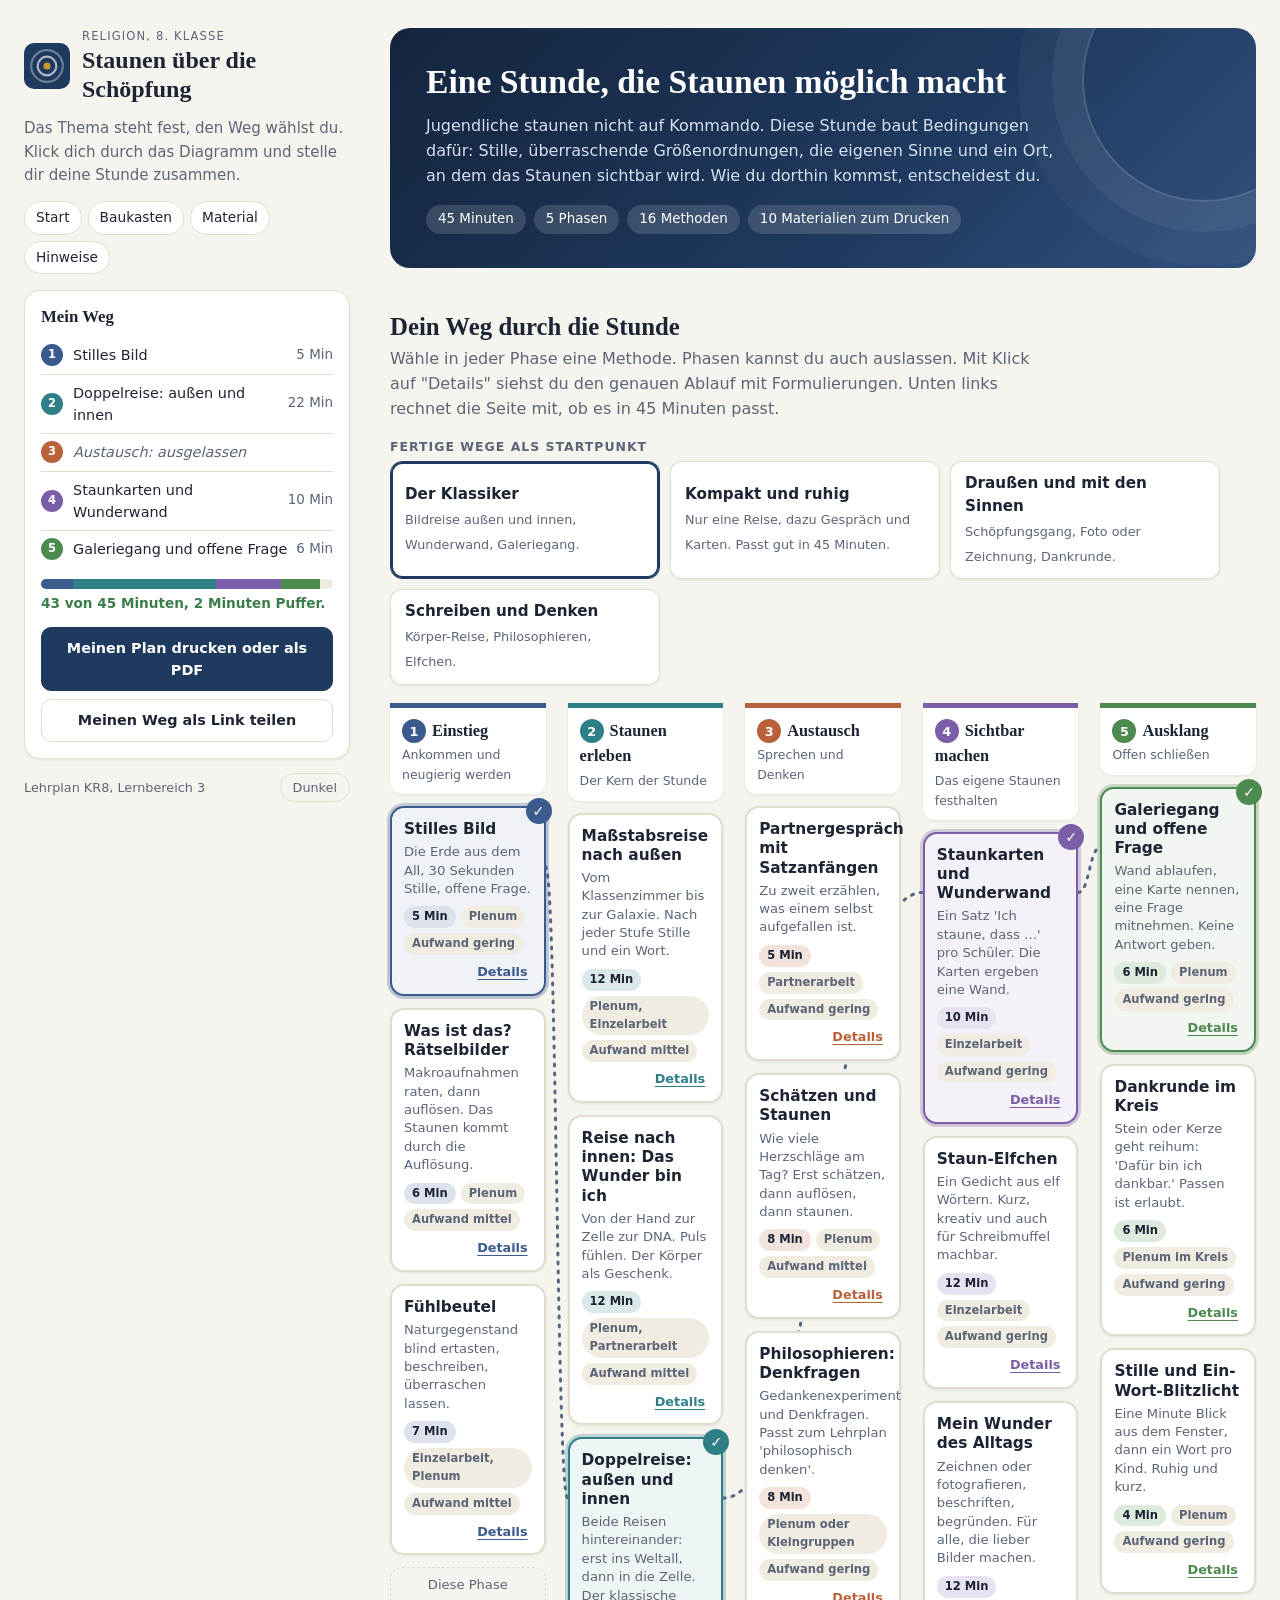
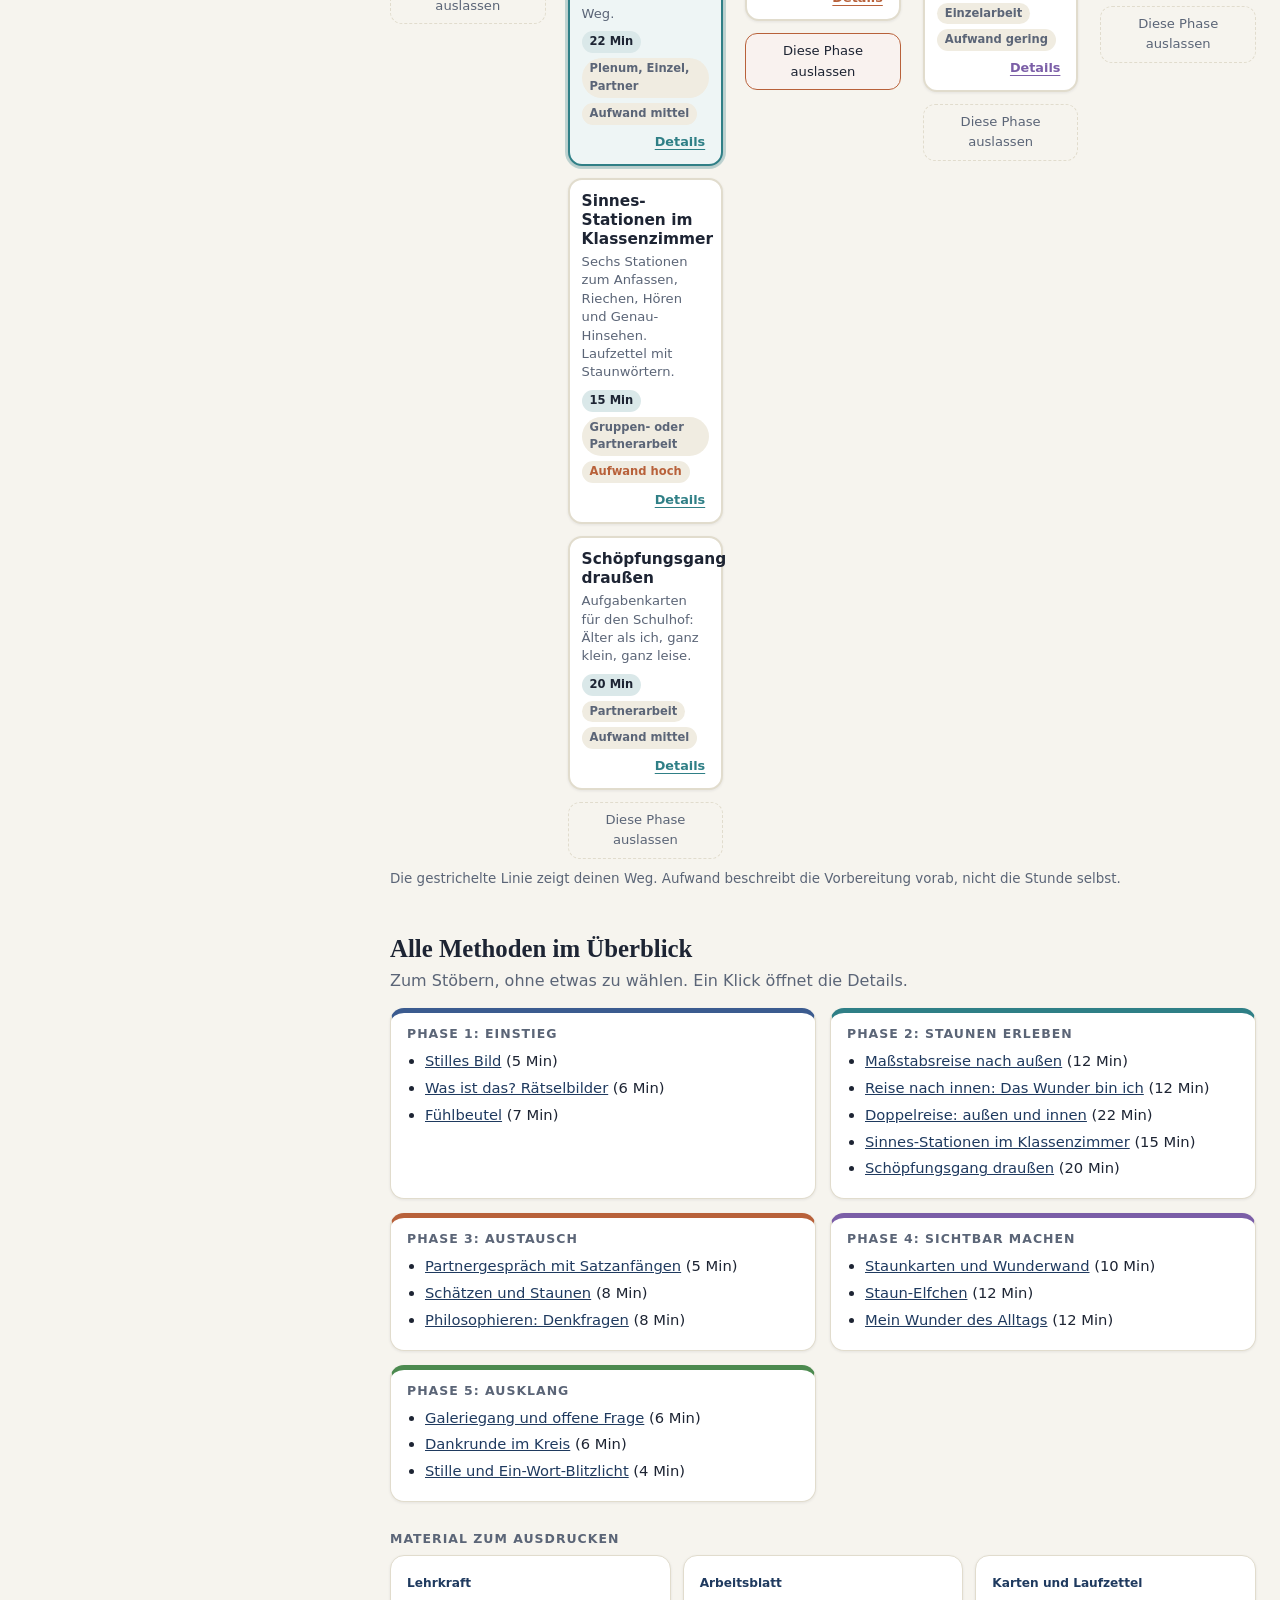
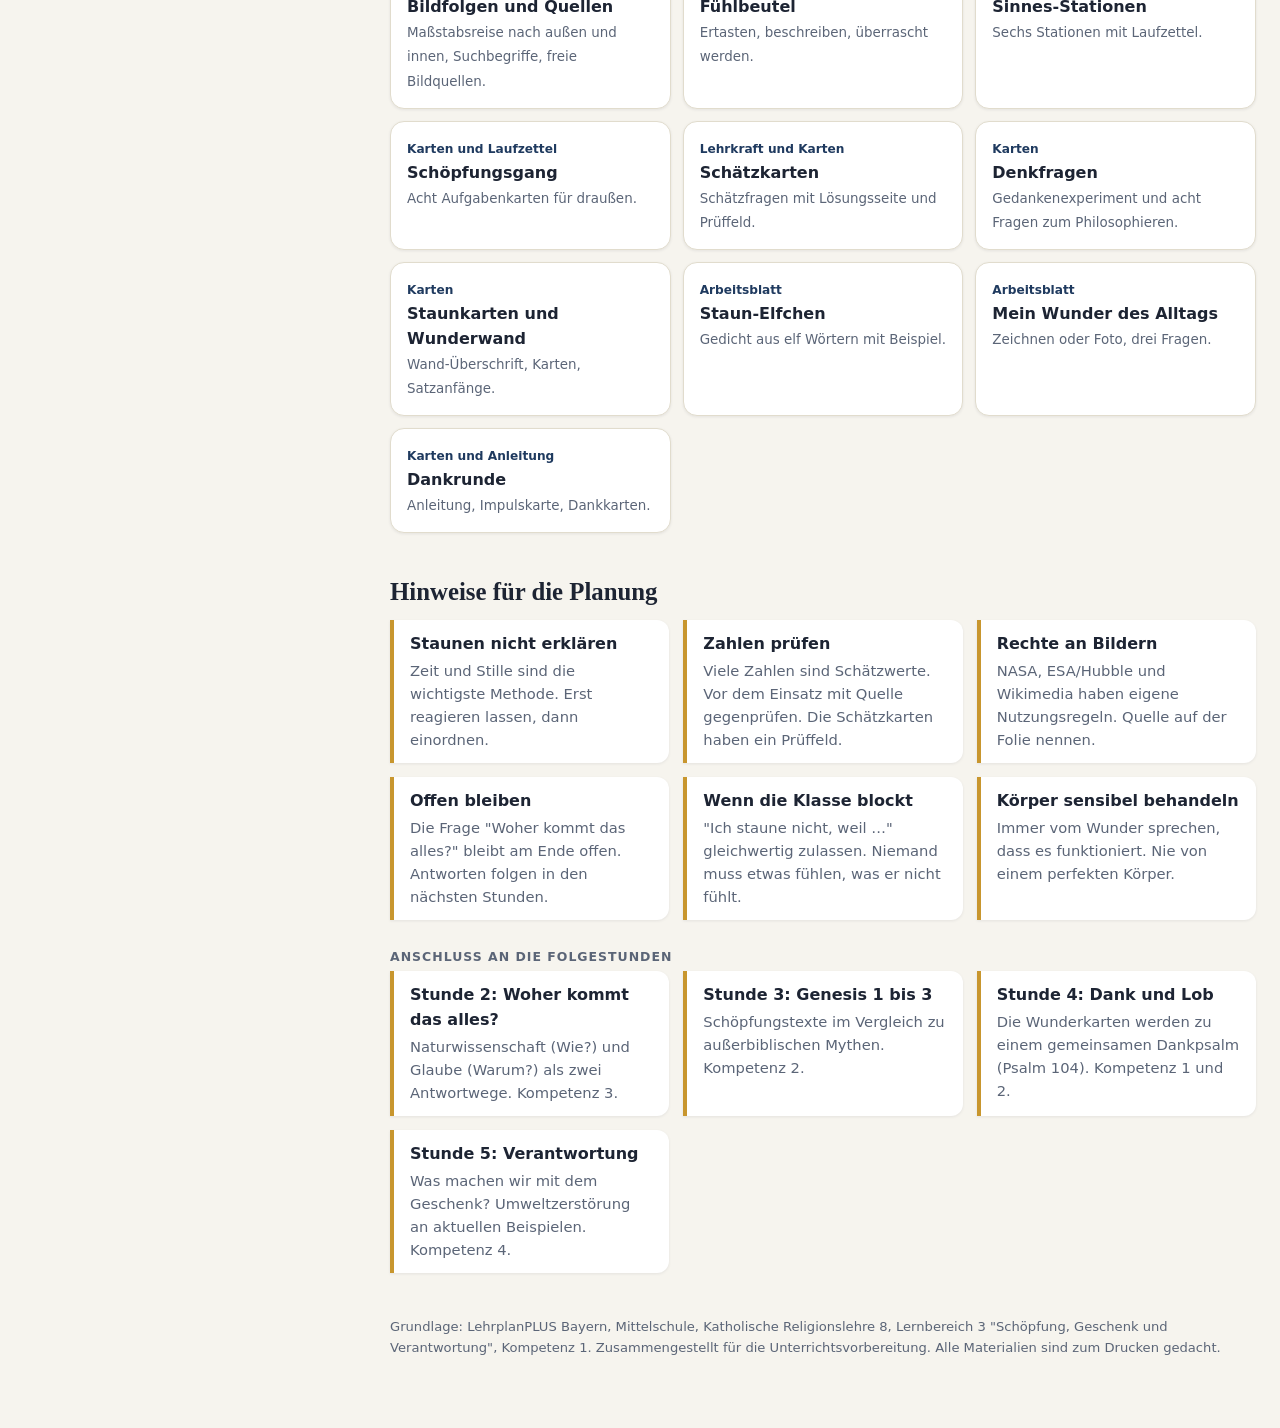
==== index.html @ bfbd5b45 "Add lesson builder for creation and wonder (KR8) Co-Authored-By: Claude Sonnet 5.5 <noreply@anthropi" ====
<!DOCTYPE html>
<html lang="de">
<head>
<meta charset="utf-8">
<meta name="viewport" content="width=device-width, initial-scale=1">
<title>Staunen über die Schöpfung</title>
<meta name="description" content="Stunden-Baukasten für Religion in der 8. Klasse: Wege wählen, Methoden vergleichen, Material ausdrucken.">
<link rel="icon" href="data:image/svg+xml,%3Csvg xmlns='http://www.w3.org/2000/svg' viewBox='0 0 64 64'%3E%3Crect width='64' height='64' rx='14' fill='%231f3a5f'/%3E%3Ccircle cx='32' cy='32' r='22' fill='none' stroke='%23fff' stroke-opacity='.35' stroke-width='3'/%3E%3Ccircle cx='32' cy='32' r='13' fill='none' stroke='%23fff' stroke-opacity='.65' stroke-width='3'/%3E%3Ccircle cx='32' cy='32' r='5' fill='%23c8962e'/%3E%3C/svg%3E">
<link rel="stylesheet" href="style.css">
</head>
<body>
<div class="shell">

  <aside class="side">
    <div class="id">
      <svg class="logo" viewBox="0 0 64 64" aria-hidden="true"><rect width="64" height="64" rx="14" fill="#1f3a5f"/><circle cx="32" cy="32" r="22" fill="none" stroke="#fff" stroke-opacity=".35" stroke-width="3"/><circle cx="32" cy="32" r="13" fill="none" stroke="#fff" stroke-opacity=".65" stroke-width="3"/><circle cx="32" cy="32" r="5" fill="#c8962e"/></svg>
      <div><div class="kicker">Religion, 8. Klasse</div><h1>Staunen über die Schöpfung</h1></div>
    </div>
    <p class="lead">Das Thema steht fest, den Weg wählst du. Klick dich durch das Diagramm und stelle dir deine Stunde zusammen.</p>
    <nav class="mainnav" aria-label="Bereiche">
      <a href="#start">Start</a><a href="#baukasten">Baukasten</a><a href="#bibliothek">Material</a><a href="#hinweise">Hinweise</a>
    </nav>

    <div class="panel" aria-live="polite">
      <h2>Mein Weg</h2>
      <ul class="weg" id="weglist"></ul>
      <div class="timebar" id="timebar"></div>
      <div class="timetext" id="timetext"></div>
      <div class="actions">
        <button class="btn primary" id="printPlan" type="button">Meinen Plan drucken oder als PDF</button>
        <button class="btn" id="copyLink" type="button">Meinen Weg als Link teilen</button>
      </div>
      <div class="linkrow" id="linkrow"><input id="linkinput" readonly aria-label="Link zu meinem Weg"></div>
    </div>

    <div class="sidefoot"><span>Lehrplan KR8, Lernbereich 3</span><button class="theme" id="theme" type="button">Dunkel</button></div>
  </aside>

  <main>
    <section id="start">
      <div class="hero">
        <h2>Eine Stunde, die Staunen möglich macht</h2>
        <p>Jugendliche staunen nicht auf Kommando. Diese Stunde baut Bedingungen dafür: Stille, überraschende Größenordnungen, die eigenen Sinne und ein Ort, an dem das Staunen sichtbar wird. Wie du dorthin kommst, entscheidest du.</p>
        <div class="chiprow"><span>45 Minuten</span><span>5 Phasen</span><span>16 Methoden</span><span>10 Materialien zum Drucken</span></div>
      </div>
    </section>

    <section id="baukasten">
      <div class="secthead">
        <div>
          <h2>Dein Weg durch die Stunde</h2>
          <p>Wähle in jeder Phase eine Methode. Phasen kannst du auch auslassen. Mit Klick auf "Details" siehst du den genauen Ablauf mit Formulierungen. Unten links rechnet die Seite mit, ob es in 45 Minuten passt.</p>
        </div>
      </div>
      <h3>Fertige Wege als Startpunkt</h3>
      <div class="presets" id="presets"></div>
      <div class="board" id="board">
        <svg id="links" aria-hidden="true"></svg>
        <div class="cols" id="cols" role="radiogroup" aria-label="Methoden pro Phase"></div>
      </div>
      <p class="legend">Die gestrichelte Linie zeigt deinen Weg. Aufwand beschreibt die Vorbereitung vorab, nicht die Stunde selbst.</p>
    </section>

    <section id="bibliothek">
      <div class="secthead">
        <div>
          <h2>Alle Methoden im Überblick</h2>
          <p>Zum Stöbern, ohne etwas zu wählen. Ein Klick öffnet die Details.</p>
        </div>
      </div>
      <div class="lib" id="lib"></div>

      <h3 style="margin-top:30px">Material zum Ausdrucken</h3>
      <div class="mat">
        <a href="material/bildfolgen.html"><em>Lehrkraft</em><b>Bildfolgen und Quellen</b><span>Maßstabsreise nach außen und innen, Suchbegriffe, freie Bildquellen.</span></a>
        <a href="material/fuehlbeutel.html"><em>Arbeitsblatt</em><b>Fühlbeutel</b><span>Ertasten, beschreiben, überrascht werden.</span></a>
        <a href="material/stationenkarten.html"><em>Karten und Laufzettel</em><b>Sinnes-Stationen</b><span>Sechs Stationen mit Laufzettel.</span></a>
        <a href="material/schoepfungsgang.html"><em>Karten und Laufzettel</em><b>Schöpfungsgang</b><span>Acht Aufgabenkarten für draußen.</span></a>
        <a href="material/schaetzkarten.html"><em>Lehrkraft und Karten</em><b>Schätzkarten</b><span>Schätzfragen mit Lösungsseite und Prüffeld.</span></a>
        <a href="material/denkfragen.html"><em>Karten</em><b>Denkfragen</b><span>Gedankenexperiment und acht Fragen zum Philosophieren.</span></a>
        <a href="material/staunkarten.html"><em>Karten</em><b>Staunkarten und Wunderwand</b><span>Wand-Überschrift, Karten, Satzanfänge.</span></a>
        <a href="material/elfchen.html"><em>Arbeitsblatt</em><b>Staun-Elfchen</b><span>Gedicht aus elf Wörtern mit Beispiel.</span></a>
        <a href="material/mein-wunder.html"><em>Arbeitsblatt</em><b>Mein Wunder des Alltags</b><span>Zeichnen oder Foto, drei Fragen.</span></a>
        <a href="material/dankkarten.html"><em>Karten und Anleitung</em><b>Dankrunde</b><span>Anleitung, Impulskarte, Dankkarten.</span></a>
      </div>
    </section>

    <section id="hinweise">
      <div class="secthead"><div><h2>Hinweise für die Planung</h2></div></div>
      <div class="notes">
        <div class="note"><b>Staunen nicht erklären</b><p>Zeit und Stille sind die wichtigste Methode. Erst reagieren lassen, dann einordnen.</p></div>
        <div class="note"><b>Zahlen prüfen</b><p>Viele Zahlen sind Schätzwerte. Vor dem Einsatz mit Quelle gegenprüfen. Die Schätzkarten haben ein Prüffeld.</p></div>
        <div class="note"><b>Rechte an Bildern</b><p>NASA, ESA/Hubble und Wikimedia haben eigene Nutzungsregeln. Quelle auf der Folie nennen.</p></div>
        <div class="note"><b>Offen bleiben</b><p>Die Frage "Woher kommt das alles?" bleibt am Ende offen. Antworten folgen in den nächsten Stunden.</p></div>
        <div class="note"><b>Wenn die Klasse blockt</b><p>"Ich staune nicht, weil …" gleichwertig zulassen. Niemand muss etwas fühlen, was er nicht fühlt.</p></div>
        <div class="note"><b>Körper sensibel behandeln</b><p>Immer vom Wunder sprechen, dass es funktioniert. Nie von einem perfekten Körper.</p></div>
      </div>

      <h3 style="margin-top:30px">Anschluss an die Folgestunden</h3>
      <div class="notes">
        <div class="note"><b>Stunde 2: Woher kommt das alles?</b><p>Naturwissenschaft (Wie?) und Glaube (Warum?) als zwei Antwortwege. Kompetenz 3.</p></div>
        <div class="note"><b>Stunde 3: Genesis 1 bis 3</b><p>Schöpfungstexte im Vergleich zu außerbiblischen Mythen. Kompetenz 2.</p></div>
        <div class="note"><b>Stunde 4: Dank und Lob</b><p>Die Wunderkarten werden zu einem gemeinsamen Dankpsalm (Psalm 104). Kompetenz 1 und 2.</p></div>
        <div class="note"><b>Stunde 5: Verantwortung</b><p>Was machen wir mit dem Geschenk? Umweltzerstörung an aktuellen Beispielen. Kompetenz 4.</p></div>
      </div>
    </section>

    <footer>
      Grundlage: LehrplanPLUS Bayern, Mittelschule, Katholische Religionslehre 8, Lernbereich 3 "Schöpfung, Geschenk und Verantwortung", Kompetenz 1. Zusammengestellt für die Unterrichtsvorbereitung. Alle Materialien sind zum Drucken gedacht.
    </footer>
  </main>
</div>

<dialog id="dlg" aria-label="Methoden-Details"></dialog>
<div id="planprint"></div>

<script src="data.js"></script>
<script src="app.js"></script>
</body>
</html>
---- style.css ----
:root {
  --bg: #f6f4ee;
  --surface: #ffffff;
  --surface2: #f0ece1;
  --ink: #1d2433;
  --muted: #5b6577;
  --line: #e1dccd;
  --navy: #1f3a5f;
  --gold: #c8962e;
  --ok: #3d7d4b;
  --warn: #b8613a;
  --shadow: 0 1px 3px rgba(20, 30, 50, .08);
  color-scheme: light;
}
:root[data-theme="dark"] {
  --bg: #12161f;
  --surface: #1b2130;
  --surface2: #232a3c;
  --ink: #e8ebf2;
  --muted: #9aa5ba;
  --line: #2e3750;
  --navy: #8fb0e0;
  --gold: #e0b24e;
  --ok: #6fbf84;
  --warn: #e08a62;
  --shadow: 0 1px 3px rgba(0, 0, 0, .4);
  color-scheme: dark;
}
@media (prefers-color-scheme: dark) {
  :root:not([data-theme="light"]) {
    --bg: #12161f; --surface: #1b2130; --surface2: #232a3c; --ink: #e8ebf2; --muted: #9aa5ba;
    --line: #2e3750; --navy: #8fb0e0; --gold: #e0b24e; --ok: #6fbf84; --warn: #e08a62;
    --shadow: 0 1px 3px rgba(0, 0, 0, .4); color-scheme: dark;
  }
}
* { box-sizing: border-box; }
html { scroll-behavior: smooth; }
body {
  margin: 0; background: var(--bg); color: var(--ink);
  font: 16px/1.55 "Avenir Next", "Segoe UI", system-ui, sans-serif;
}
h1, h2, h3 { margin: 0; line-height: 1.2; }
h1, h2 { font-family: Georgia, "Times New Roman", serif; }
h2 { font-size: 1.55rem; }
h3 { font-size: .78rem; letter-spacing: .08em; text-transform: uppercase; color: var(--muted); margin: 18px 0 6px; font-family: inherit; }
p { margin: 0 0 10px; }
a { color: var(--navy); }
button { font: inherit; color: inherit; }
:focus-visible { outline: 3px solid var(--gold); outline-offset: 2px; }

.shell { display: grid; grid-template-columns: 330px minmax(0, 1fr); gap: 36px; max-width: 1420px; margin: 0 auto; padding: 28px 24px 70px; }

/* ---------- Sidebar ---------- */
.side { position: sticky; top: 24px; align-self: start; max-height: calc(100vh - 48px); overflow: auto; padding-right: 4px; }
.id { display: flex; gap: 12px; align-items: center; margin-bottom: 14px; }
.logo { width: 46px; height: 46px; flex: none; }
.kicker { font-size: .72rem; letter-spacing: .1em; text-transform: uppercase; color: var(--muted); }
.side h1 { font-size: 1.5rem; }
.side .lead { color: var(--muted); font-size: .94rem; margin: 10px 0 14px; }
.mainnav { display: flex; flex-wrap: wrap; gap: 6px; margin-bottom: 16px; }
.mainnav a { text-decoration: none; font-size: .86rem; padding: 5px 11px; border-radius: 999px; border: 1px solid var(--line); background: var(--surface); color: var(--ink); }
.mainnav a:hover { border-color: var(--navy); }

.panel { background: var(--surface); border: 1px solid var(--line); border-radius: 16px; padding: 16px; box-shadow: var(--shadow); }
.panel h2 { font-size: 1.05rem; margin-bottom: 10px; }
.weg { list-style: none; margin: 0; padding: 0; }
.weg li { display: grid; grid-template-columns: 24px 1fr auto; gap: 8px; align-items: center; padding: 7px 0; border-bottom: 1px solid var(--line); font-size: .9rem; }
.weg li:last-child { border-bottom: 0; }
.weg .dot { width: 22px; height: 22px; border-radius: 50%; display: grid; place-items: center; background: var(--c); color: #fff; font-size: .72rem; font-weight: 700; }
.weg .empty { color: var(--muted); font-style: italic; }
.weg .min { color: var(--muted); font-variant-numeric: tabular-nums; font-size: .84rem; }
.timebar { height: 10px; border-radius: 6px; background: var(--surface2); margin: 12px 0 4px; display: flex; overflow: hidden; }
.timebar i { display: block; height: 100%; background: var(--c); transition: flex .25s; }
.timetext { font-size: .85rem; color: var(--muted); }
.timetext.over { color: var(--warn); font-weight: 600; }
.timetext.fit { color: var(--ok); font-weight: 600; }
.actions { display: grid; gap: 8px; margin-top: 12px; }
.btn { border: 1px solid var(--line); background: var(--surface); border-radius: 10px; padding: 9px 12px; cursor: pointer; font-weight: 600; font-size: .9rem; }
.btn:hover { border-color: var(--navy); }
.btn.primary { background: var(--navy); color: #fff; border-color: var(--navy); }
:root[data-theme="dark"] .btn.primary { color: #12161f; }
@media (prefers-color-scheme: dark) { :root:not([data-theme="light"]) .btn.primary { color: #12161f; } }
.btn.primary:hover { filter: brightness(1.1); }
.linkrow { display: none; margin-top: 8px; }
.linkrow.show { display: block; }
.linkrow input { width: 100%; padding: 8px 10px; border: 1px solid var(--line); border-radius: 8px; background: var(--surface2); color: var(--ink); font: inherit; font-size: .8rem; }
.sidefoot { margin-top: 14px; display: flex; justify-content: space-between; align-items: center; font-size: .8rem; color: var(--muted); }
.theme { background: none; border: 1px solid var(--line); border-radius: 999px; padding: 4px 12px; cursor: pointer; font-size: .8rem; }

/* ---------- Main ---------- */
main section { margin-bottom: 44px; scroll-margin-top: 20px; }
.hero { background: linear-gradient(135deg, #14243d, #1f3a5f 60%, #30507c); color: #fff; border-radius: 20px; padding: 34px 36px; position: relative; overflow: hidden; }
.hero::after { content: ""; position: absolute; right: -70px; top: -70px; width: 240px; height: 240px; border-radius: 50%; border: 2px solid rgba(255,255,255,.18); box-shadow: 0 0 0 30px rgba(255,255,255,.05), 0 0 0 64px rgba(255,255,255,.03); }
.hero h2 { font-size: 2.1rem; position: relative; z-index: 1; }
.hero p { color: #d6e0ef; max-width: 640px; margin-top: 12px; position: relative; z-index: 1; }
.chiprow { display: flex; flex-wrap: wrap; gap: 8px; margin-top: 16px; position: relative; z-index: 1; }
.chiprow span { background: rgba(255,255,255,.14); border-radius: 999px; padding: 4px 12px; font-size: .84rem; }

.secthead { display: flex; justify-content: space-between; align-items: flex-end; gap: 16px; flex-wrap: wrap; margin-bottom: 14px; }
.secthead p { color: var(--muted); margin: 6px 0 0; max-width: 640px; }

.presets { display: flex; flex-wrap: wrap; gap: 10px; margin-bottom: 18px; }
.preset { text-align: left; background: var(--surface); border: 1px solid var(--line); border-radius: 12px; padding: 10px 14px; cursor: pointer; max-width: 270px; box-shadow: var(--shadow); }
.preset:hover { border-color: var(--navy); }
.preset b { display: block; font-size: .95rem; }
.preset span { font-size: .8rem; color: var(--muted); }
.preset.on { border-color: var(--navy); box-shadow: 0 0 0 2px var(--navy) inset; }

/* Diagramm */
.board { position: relative; }
.board svg { position: absolute; inset: 0; width: 100%; height: 100%; pointer-events: none; overflow: visible; }
.board svg path { fill: none; stroke: var(--navy); stroke-width: 3; stroke-linecap: round; stroke-dasharray: 2 7; opacity: .75; animation: flow 1.2s linear infinite; }
@keyframes flow { to { stroke-dashoffset: -9; } }
.cols { position: relative; display: grid; grid-template-columns: repeat(5, minmax(0, 1fr)); gap: 22px; align-items: start; }
.col { --c: #3b5b8f; }
.colhead { border-top: 5px solid var(--c); background: var(--surface); border-radius: 0 0 12px 12px; padding: 10px 12px; margin-bottom: 12px; box-shadow: var(--shadow); }
.colhead .no { display: inline-grid; place-items: center; width: 24px; height: 24px; border-radius: 50%; background: var(--c); color: #fff; font-weight: 700; font-size: .8rem; margin-right: 6px; }
.colhead b { font-family: Georgia, serif; font-size: 1.02rem; }
.colhead small { display: block; color: var(--muted); font-size: .78rem; margin-top: 2px; }
.node {
  position: relative; background: var(--surface); border: 2px solid var(--line); border-radius: 14px; padding: 12px 12px 10px; margin-bottom: 12px; cursor: pointer;
  box-shadow: var(--shadow); transition: transform .12s, border-color .12s, box-shadow .12s;
}
.node:hover { transform: translateY(-2px); border-color: var(--c); }
.node[aria-checked="true"] { border-color: var(--c); box-shadow: 0 0 0 3px color-mix(in srgb, var(--c) 28%, transparent), var(--shadow); background: color-mix(in srgb, var(--c) 8%, var(--surface)); }
.node[aria-checked="true"]::after { content: "\2713"; position: absolute; top: -10px; right: -8px; width: 26px; height: 26px; border-radius: 50%; background: var(--c); color: #fff; display: grid; place-items: center; font-weight: 700; font-size: .9rem; }
.node b { display: block; font-size: .96rem; line-height: 1.25; margin-bottom: 4px; }
.node p { font-size: .82rem; color: var(--muted); margin: 0 0 8px; line-height: 1.4; }
.tags { display: flex; flex-wrap: wrap; gap: 5px; align-items: center; }
.tag { font-size: .72rem; padding: 2px 8px; border-radius: 999px; background: var(--surface2); color: var(--muted); font-weight: 600; }
.tag.min { background: color-mix(in srgb, var(--c) 18%, var(--surface)); color: var(--ink); }
.tag.prep-hoch { color: var(--warn); }
.detailbtn { margin-left: auto; border: 0; background: none; color: var(--c); font-size: .8rem; font-weight: 700; cursor: pointer; padding: 2px 4px; text-decoration: underline; text-underline-offset: 3px; }
:root[data-theme="dark"] .detailbtn { color: var(--ink); }
.skip { width: 100%; border: 1.5px dashed var(--line); background: none; border-radius: 12px; padding: 7px; color: var(--muted); font-size: .82rem; cursor: pointer; }
.skip:hover { border-color: var(--c); color: var(--ink); }
.skip[aria-pressed="true"] { border-style: solid; border-color: var(--c); color: var(--ink); background: color-mix(in srgb, var(--c) 8%, var(--surface)); }
.legend { margin-top: 10px; color: var(--muted); font-size: .84rem; }

/* Bibliothek */
.lib { display: grid; grid-template-columns: repeat(auto-fill, minmax(280px, 1fr)); gap: 14px; }
.libcard { background: var(--surface); border: 1px solid var(--line); border-radius: 14px; padding: 14px 16px; box-shadow: var(--shadow); }
.libcard h3 { margin: 0 0 8px; }
.libcard ul { margin: 0; padding-left: 18px; font-size: .92rem; }
.libcard li { margin-bottom: 4px; }
.mat { display: grid; grid-template-columns: repeat(auto-fill, minmax(250px, 1fr)); gap: 12px; margin-top: 8px; }
.mat a { display: block; text-decoration: none; background: var(--surface); border: 1px solid var(--line); border-radius: 14px; padding: 14px 16px; color: var(--ink); box-shadow: var(--shadow); }
.mat a:hover { border-color: var(--navy); transform: translateY(-2px); }
.mat b { display: block; }
.mat span { font-size: .84rem; color: var(--muted); }
.mat em { font-style: normal; font-size: .76rem; color: var(--navy); font-weight: 700; }

.notes { display: grid; grid-template-columns: repeat(auto-fit, minmax(260px, 1fr)); gap: 14px; }
.note { background: var(--surface); border-left: 4px solid var(--gold); border-radius: 0 12px 12px 0; padding: 12px 16px; box-shadow: var(--shadow); }
.note b { display: block; margin-bottom: 3px; }
.note p { color: var(--muted); font-size: .92rem; margin: 0; }

footer { color: var(--muted); font-size: .82rem; margin-top: 10px; }

/* Dialog */
dialog { border: 0; border-radius: 18px; padding: 0; width: min(720px, calc(100vw - 28px)); max-height: calc(100vh - 40px); background: var(--surface); color: var(--ink); box-shadow: 0 20px 60px rgba(0,0,0,.35); }
dialog::backdrop { background: rgba(10, 16, 28, .55); }
.dlg { padding: 24px 26px 22px; border-top: 8px solid var(--c); overflow: auto; max-height: calc(100vh - 40px); }
.dlg h2 { font-size: 1.5rem; margin: 4px 0 6px; }
.dlg .phase { font-size: .76rem; letter-spacing: .1em; text-transform: uppercase; color: var(--c); font-weight: 700; }
.dlg ol { padding: 0; margin: 0; list-style: none; }
.dlg ol li { display: grid; grid-template-columns: 52px 1fr; gap: 8px; padding: 6px 0; border-bottom: 1px solid var(--line); }
.dlg ol li:last-child { border-bottom: 0; }
.dlg ol .t { font-weight: 700; color: var(--c); font-variant-numeric: tabular-nums; }
:root[data-theme="dark"] .dlg ol .t { color: var(--ink); }
.say { border-left: 3px solid var(--gold); background: color-mix(in srgb, var(--gold) 10%, var(--surface)); padding: 8px 14px; margin: 8px 0; border-radius: 0 10px 10px 0; font-style: italic; }
.say span { display: block; font-style: normal; font-size: .7rem; letter-spacing: .08em; text-transform: uppercase; color: var(--gold); font-weight: 700; }
.tipbox { background: color-mix(in srgb, var(--warn) 10%, var(--surface)); border-left: 3px solid var(--warn); padding: 8px 14px; border-radius: 0 10px 10px 0; font-size: .93rem; }
.dlgfoot { display: flex; gap: 10px; flex-wrap: wrap; margin-top: 18px; }
.matlinks { display: flex; flex-wrap: wrap; gap: 8px; }
.matlinks a { text-decoration: none; background: var(--surface2); border: 1px solid var(--line); border-radius: 10px; padding: 6px 12px; font-size: .88rem; }
.matlinks a:hover { border-color: var(--navy); }

/* Druckfassung des eigenen Plans */
#planprint { display: none; }
.pp h1 { font-size: 22pt; margin-bottom: 4px; color: #1f3a5f; }
.pp .sub { color: #5b6577; margin-bottom: 12px; }
.pp .blk { border-left: 6px solid var(--c); padding: 8px 14px; margin-bottom: 12px; break-inside: avoid; }
.pp .blk h2 { font-size: 14pt; margin-bottom: 2px; }
.pp .blk .when { font-size: 9.5pt; color: #5b6577; margin-bottom: 4px; }
.pp ol { padding-left: 18px; margin: 4px 0; }
.pp .q { font-style: italic; margin: 4px 0; }
.pp .m { font-size: 9.5pt; color: #5b6577; }

/* Mobil */
@media (max-width: 1100px) {
  .cols { grid-template-columns: 1fr; gap: 6px; }
  .board svg { display: none; }
  .col { margin-bottom: 14px; }
  .colhead { border-radius: 12px; }
}
@media (max-width: 900px) {
  .shell { grid-template-columns: 1fr; gap: 20px; padding: 16px 16px 60px; }
  .side { position: static; max-height: none; }
  .hero { padding: 24px 22px; }
  .hero h2 { font-size: 1.6rem; }
}
@media print {
  @page { size: A4; margin: 14mm; }
  body { background: #fff; color: #1d2433; font-size: 11pt; }
  .shell { display: block; padding: 0; }
  .side { display: none; }
  body.print-plan .shell { display: none; }
  body.print-plan #planprint { display: block; }
  dialog { display: none !important; }
  * { -webkit-print-color-adjust: exact; print-color-adjust: exact; }
}
@media (prefers-reduced-motion: reduce) {
  .board svg path { animation: none; }
  html { scroll-behavior: auto; }
}
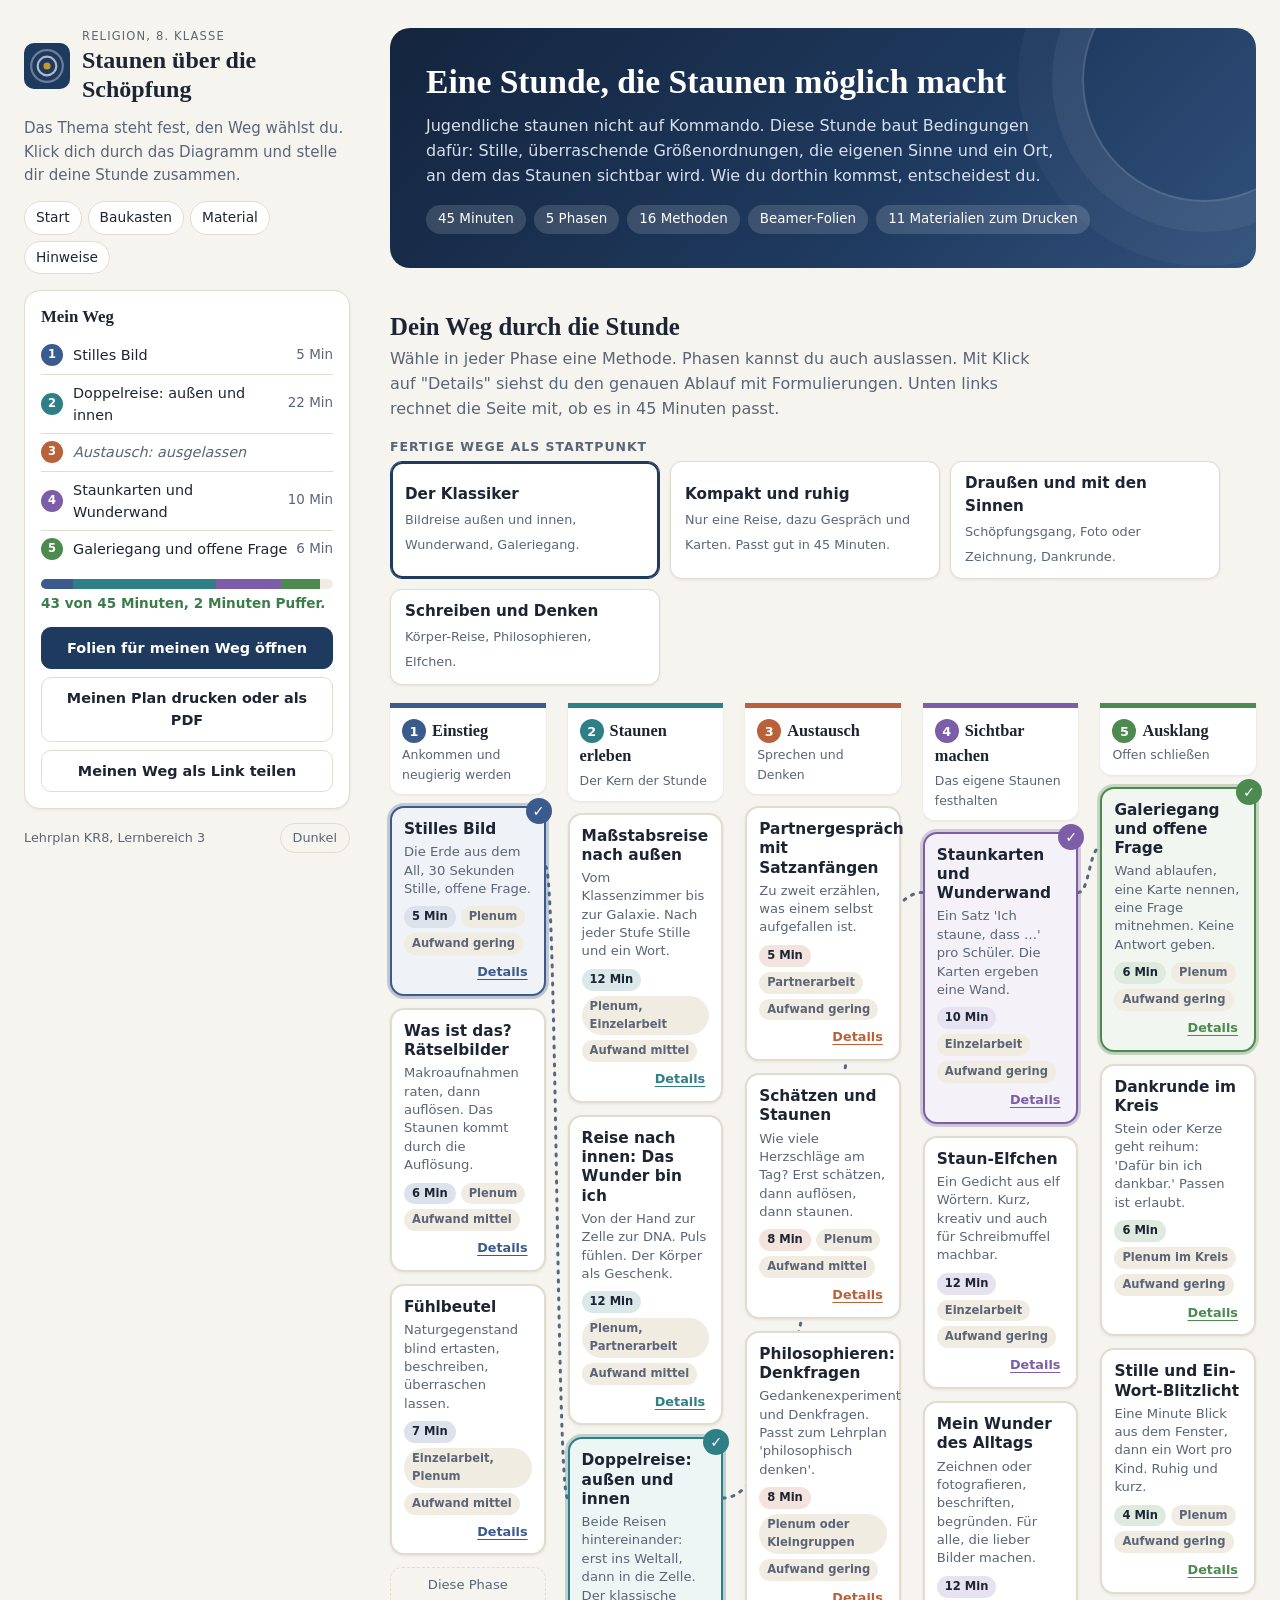
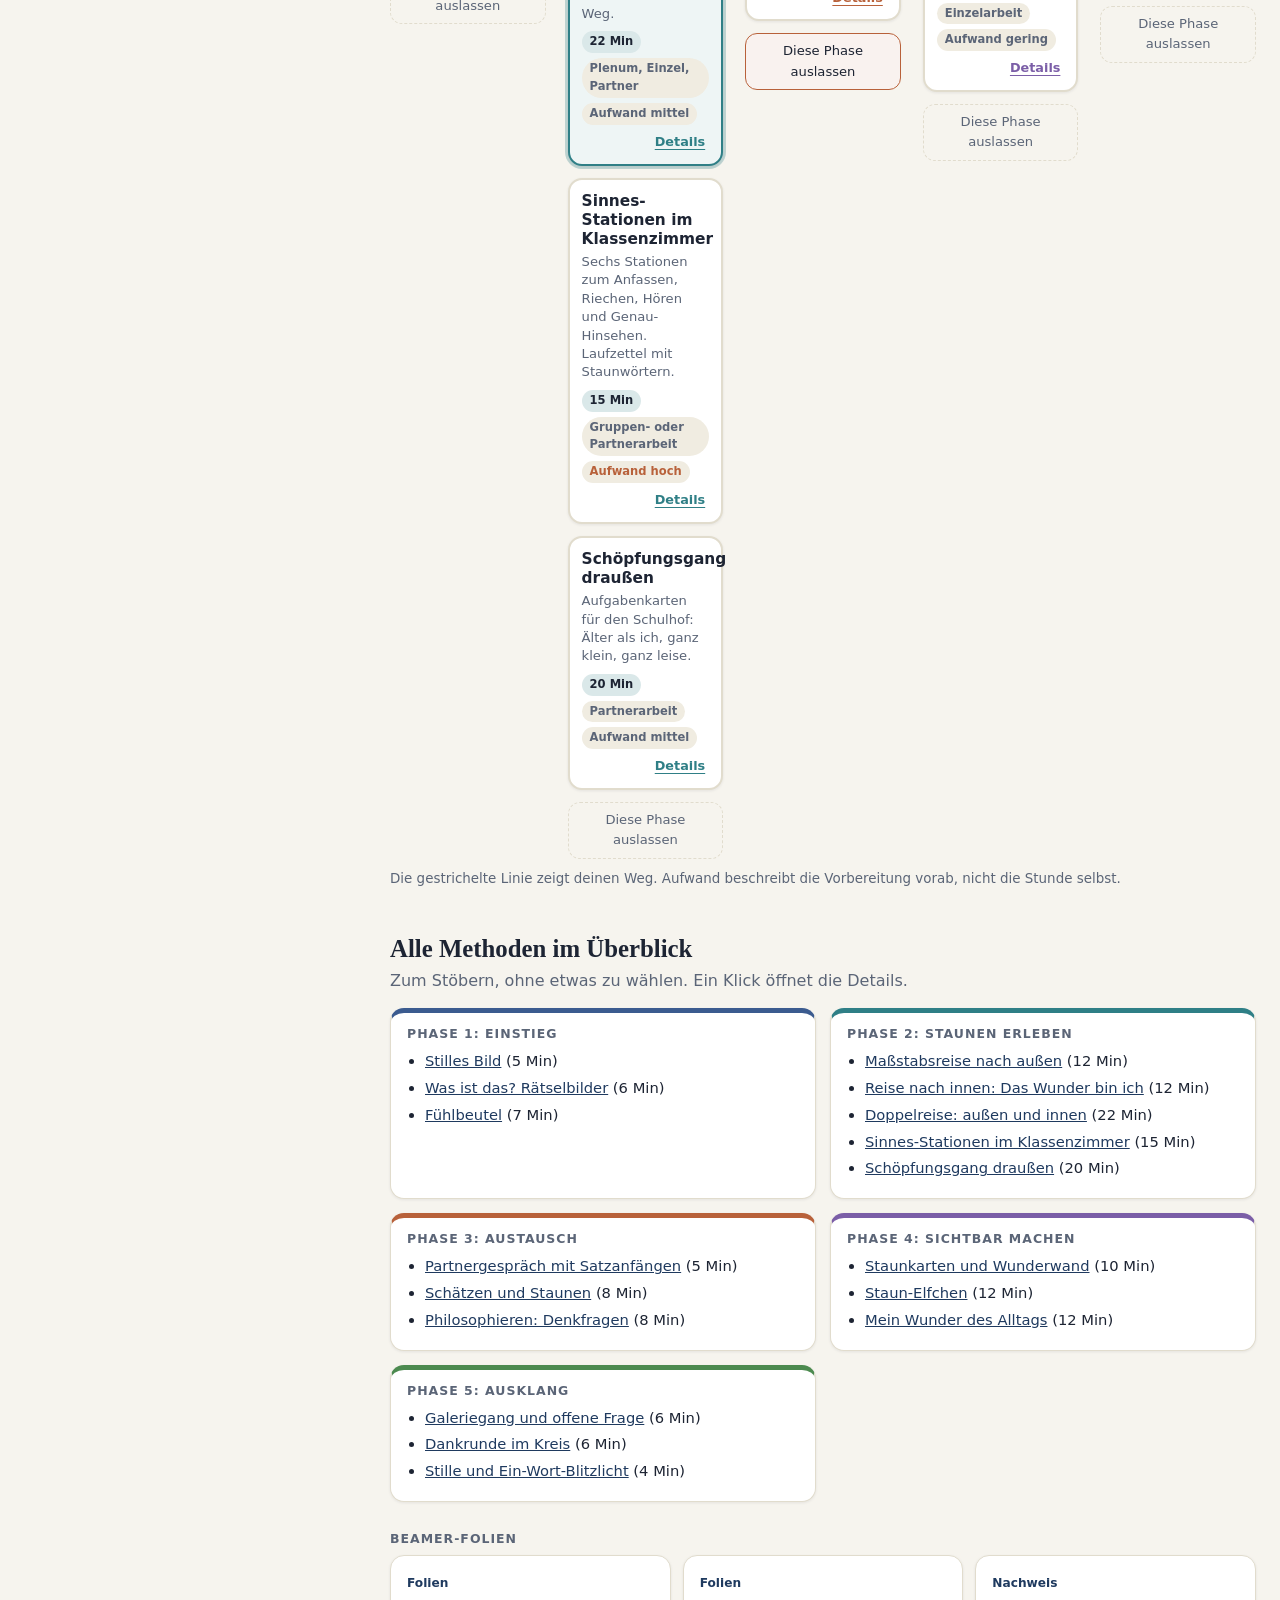
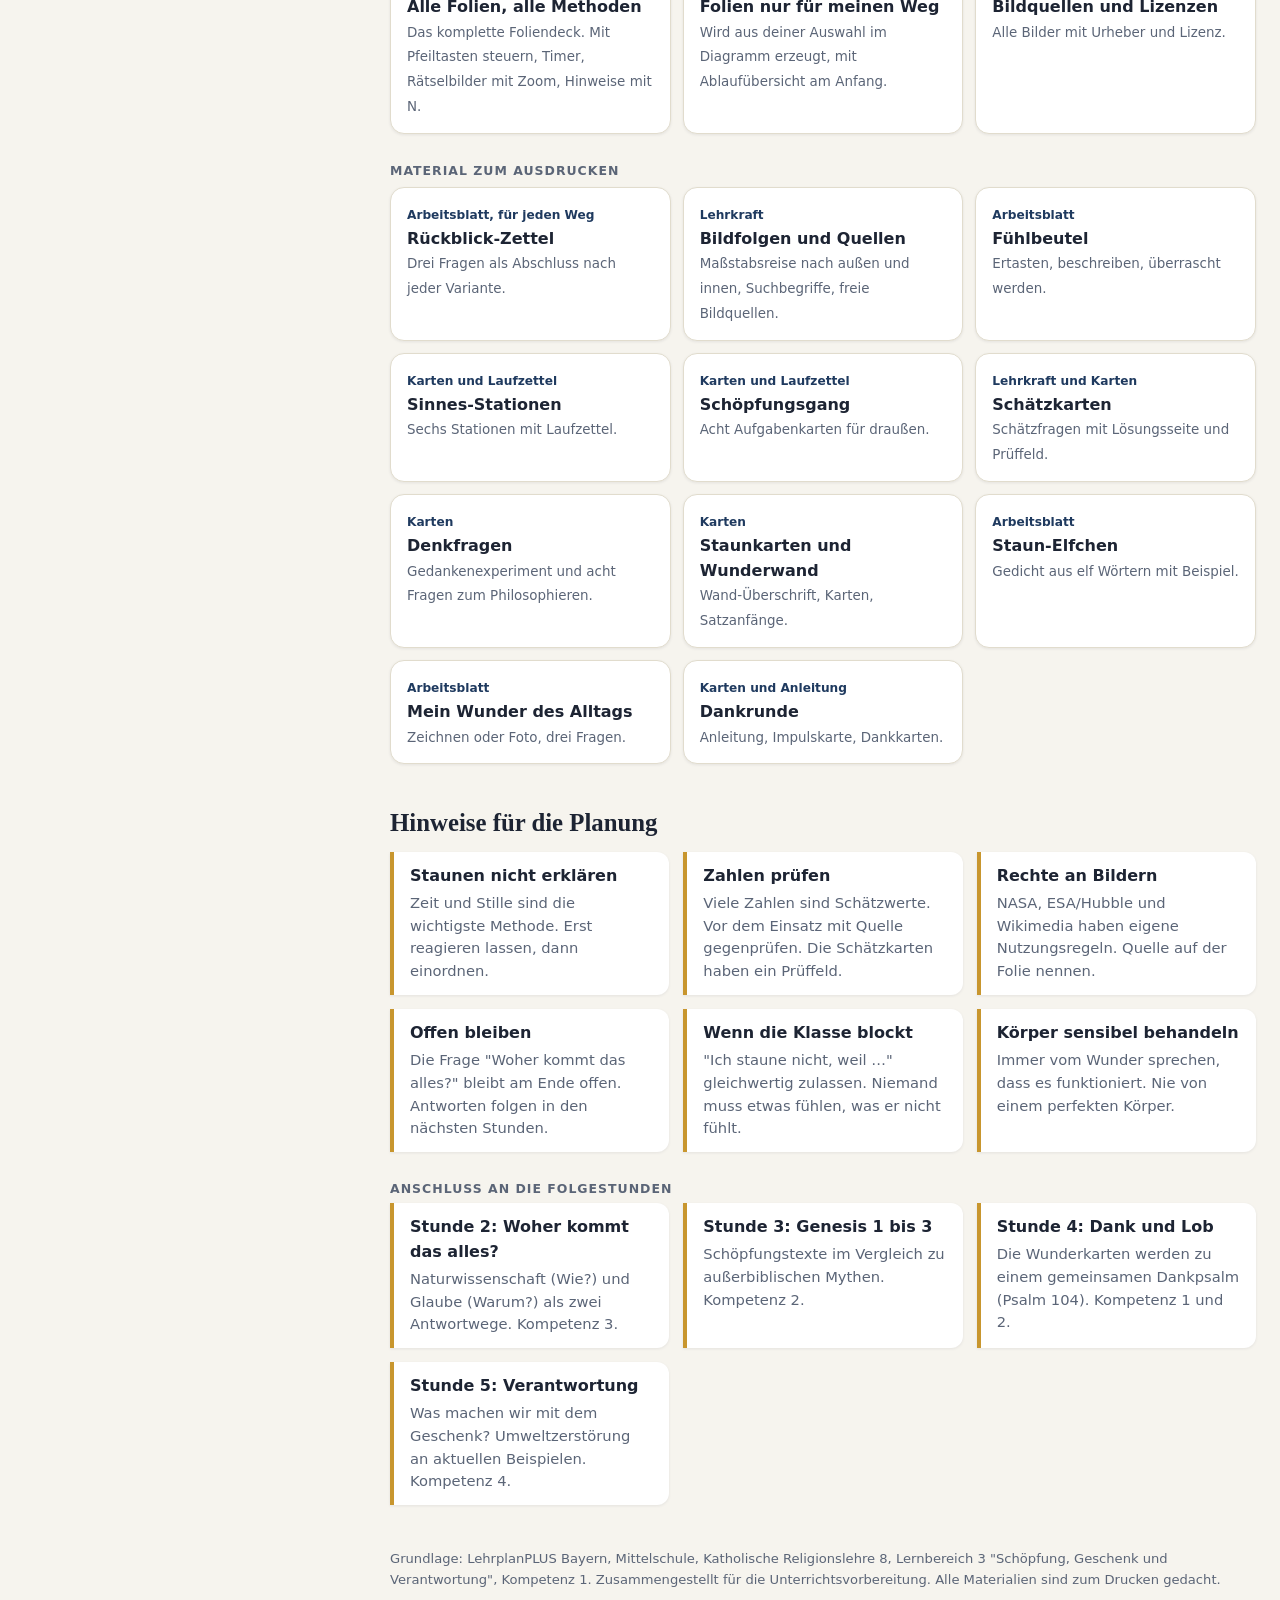
==== commit 4c5fce38: "Add beamer slides, free images with license list, review sheet and prep list Co-Authored-By: Claude " ====
--- a/index.html
+++ b/index.html
@@ -27,7 +27,8 @@
       <div class="timebar" id="timebar"></div>
       <div class="timetext" id="timetext"></div>
       <div class="actions">
-        <button class="btn primary" id="printPlan" type="button">Meinen Plan drucken oder als PDF</button>
+        <button class="btn primary" id="openSlides" type="button">Folien für meinen Weg öffnen</button>
+        <button class="btn" id="printPlan" type="button">Meinen Plan drucken oder als PDF</button>
         <button class="btn" id="copyLink" type="button">Meinen Weg als Link teilen</button>
       </div>
       <div class="linkrow" id="linkrow"><input id="linkinput" readonly aria-label="Link zu meinem Weg"></div>
@@ -41,7 +42,7 @@
       <div class="hero">
         <h2>Eine Stunde, die Staunen möglich macht</h2>
         <p>Jugendliche staunen nicht auf Kommando. Diese Stunde baut Bedingungen dafür: Stille, überraschende Größenordnungen, die eigenen Sinne und ein Ort, an dem das Staunen sichtbar wird. Wie du dorthin kommst, entscheidest du.</p>
-        <div class="chiprow"><span>45 Minuten</span><span>5 Phasen</span><span>16 Methoden</span><span>10 Materialien zum Drucken</span></div>
+        <div class="chiprow"><span>45 Minuten</span><span>5 Phasen</span><span>16 Methoden</span><span>Beamer-Folien</span><span>11 Materialien zum Drucken</span></div>
       </div>
     </section>
 
@@ -70,8 +71,16 @@
       </div>
       <div class="lib" id="lib"></div>
 
+      <h3 style="margin-top:30px">Beamer-Folien</h3>
+      <div class="mat">
+        <a href="folien.html"><em>Folien</em><b>Alle Folien, alle Methoden</b><span>Das komplette Foliendeck. Mit Pfeiltasten steuern, Timer, Rätselbilder mit Zoom, Hinweise mit N.</span></a>
+        <a href="#" id="slidesMine"><em>Folien</em><b>Folien nur für meinen Weg</b><span>Wird aus deiner Auswahl im Diagramm erzeugt, mit Ablaufübersicht am Anfang.</span></a>
+        <a href="img/quellen.html"><em>Nachweis</em><b>Bildquellen und Lizenzen</b><span>Alle Bilder mit Urheber und Lizenz.</span></a>
+      </div>
+
       <h3 style="margin-top:30px">Material zum Ausdrucken</h3>
       <div class="mat">
+        <a href="material/rueckblick.html"><em>Arbeitsblatt, für jeden Weg</em><b>Rückblick-Zettel</b><span>Drei Fragen als Abschluss nach jeder Variante.</span></a>
         <a href="material/bildfolgen.html"><em>Lehrkraft</em><b>Bildfolgen und Quellen</b><span>Maßstabsreise nach außen und innen, Suchbegriffe, freie Bildquellen.</span></a>
         <a href="material/fuehlbeutel.html"><em>Arbeitsblatt</em><b>Fühlbeutel</b><span>Ertasten, beschreiben, überrascht werden.</span></a>
         <a href="material/stationenkarten.html"><em>Karten und Laufzettel</em><b>Sinnes-Stationen</b><span>Sechs Stationen mit Laufzettel.</span></a>
